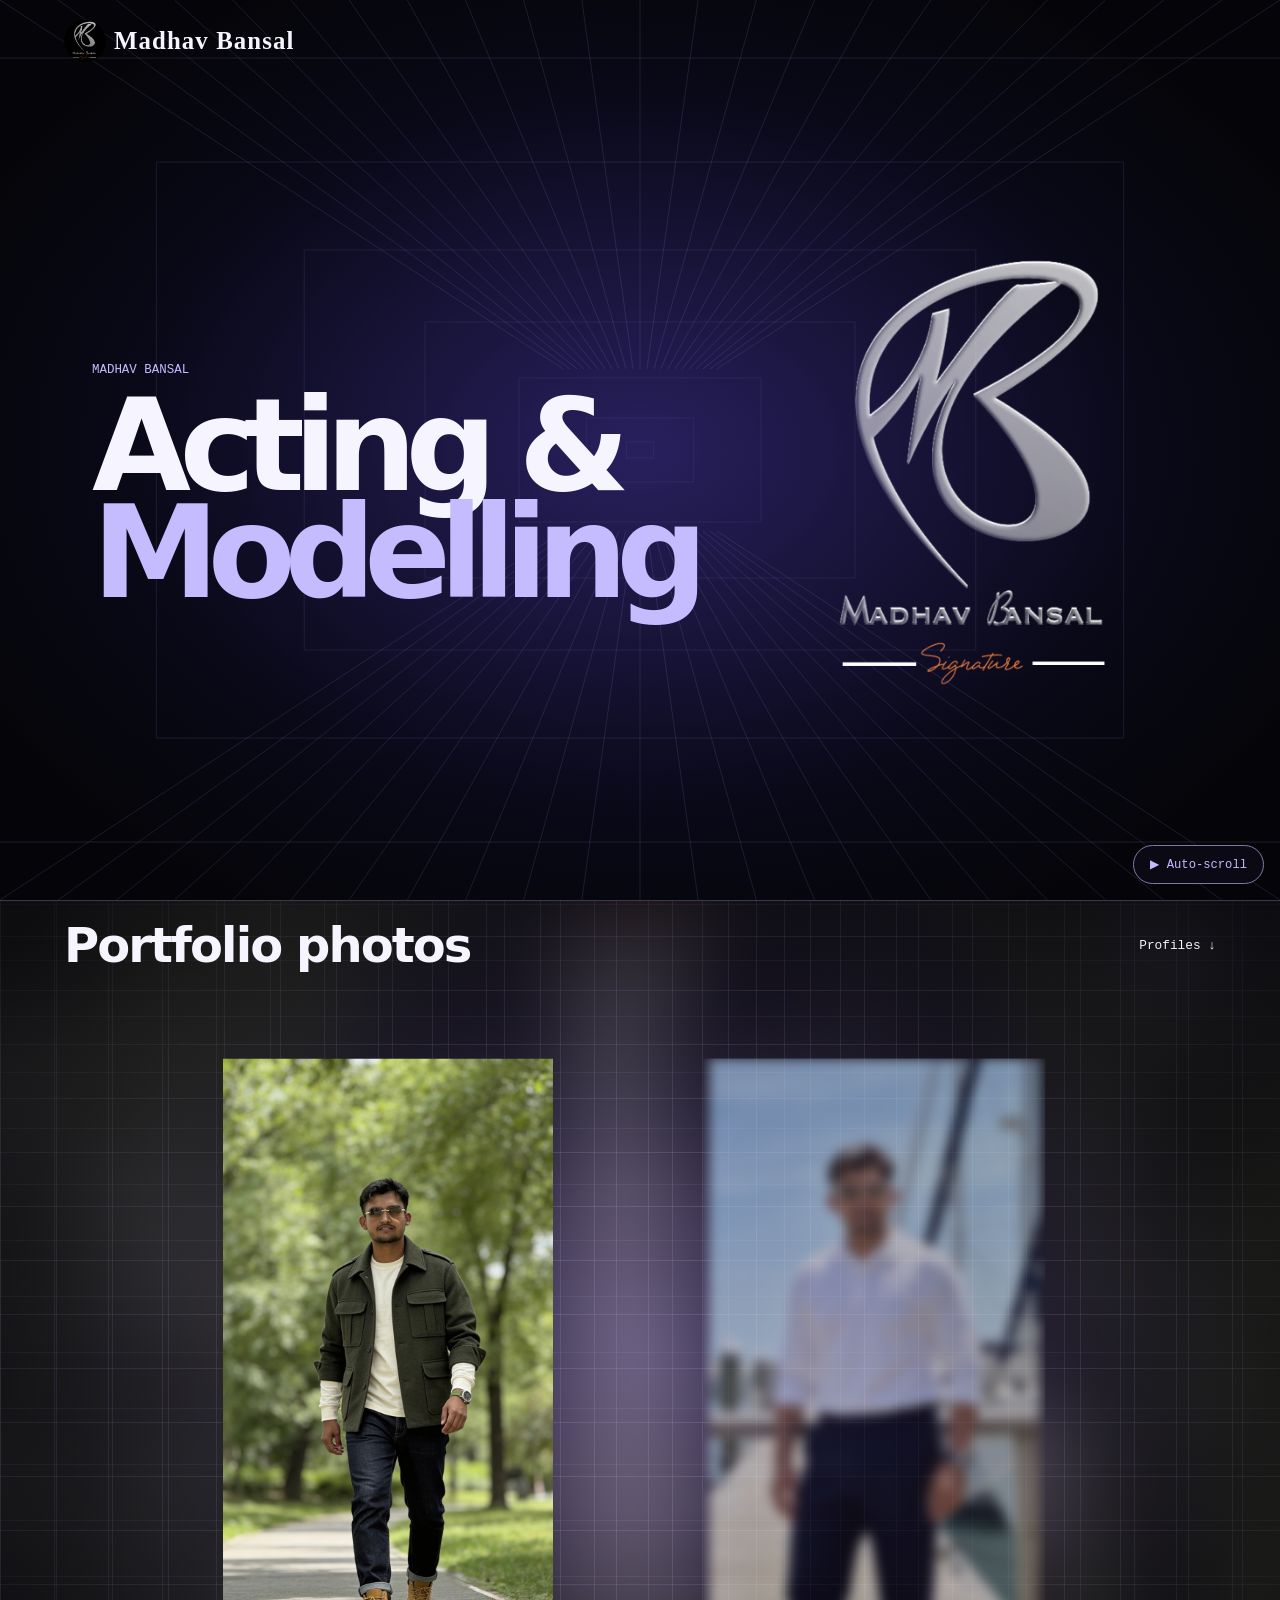
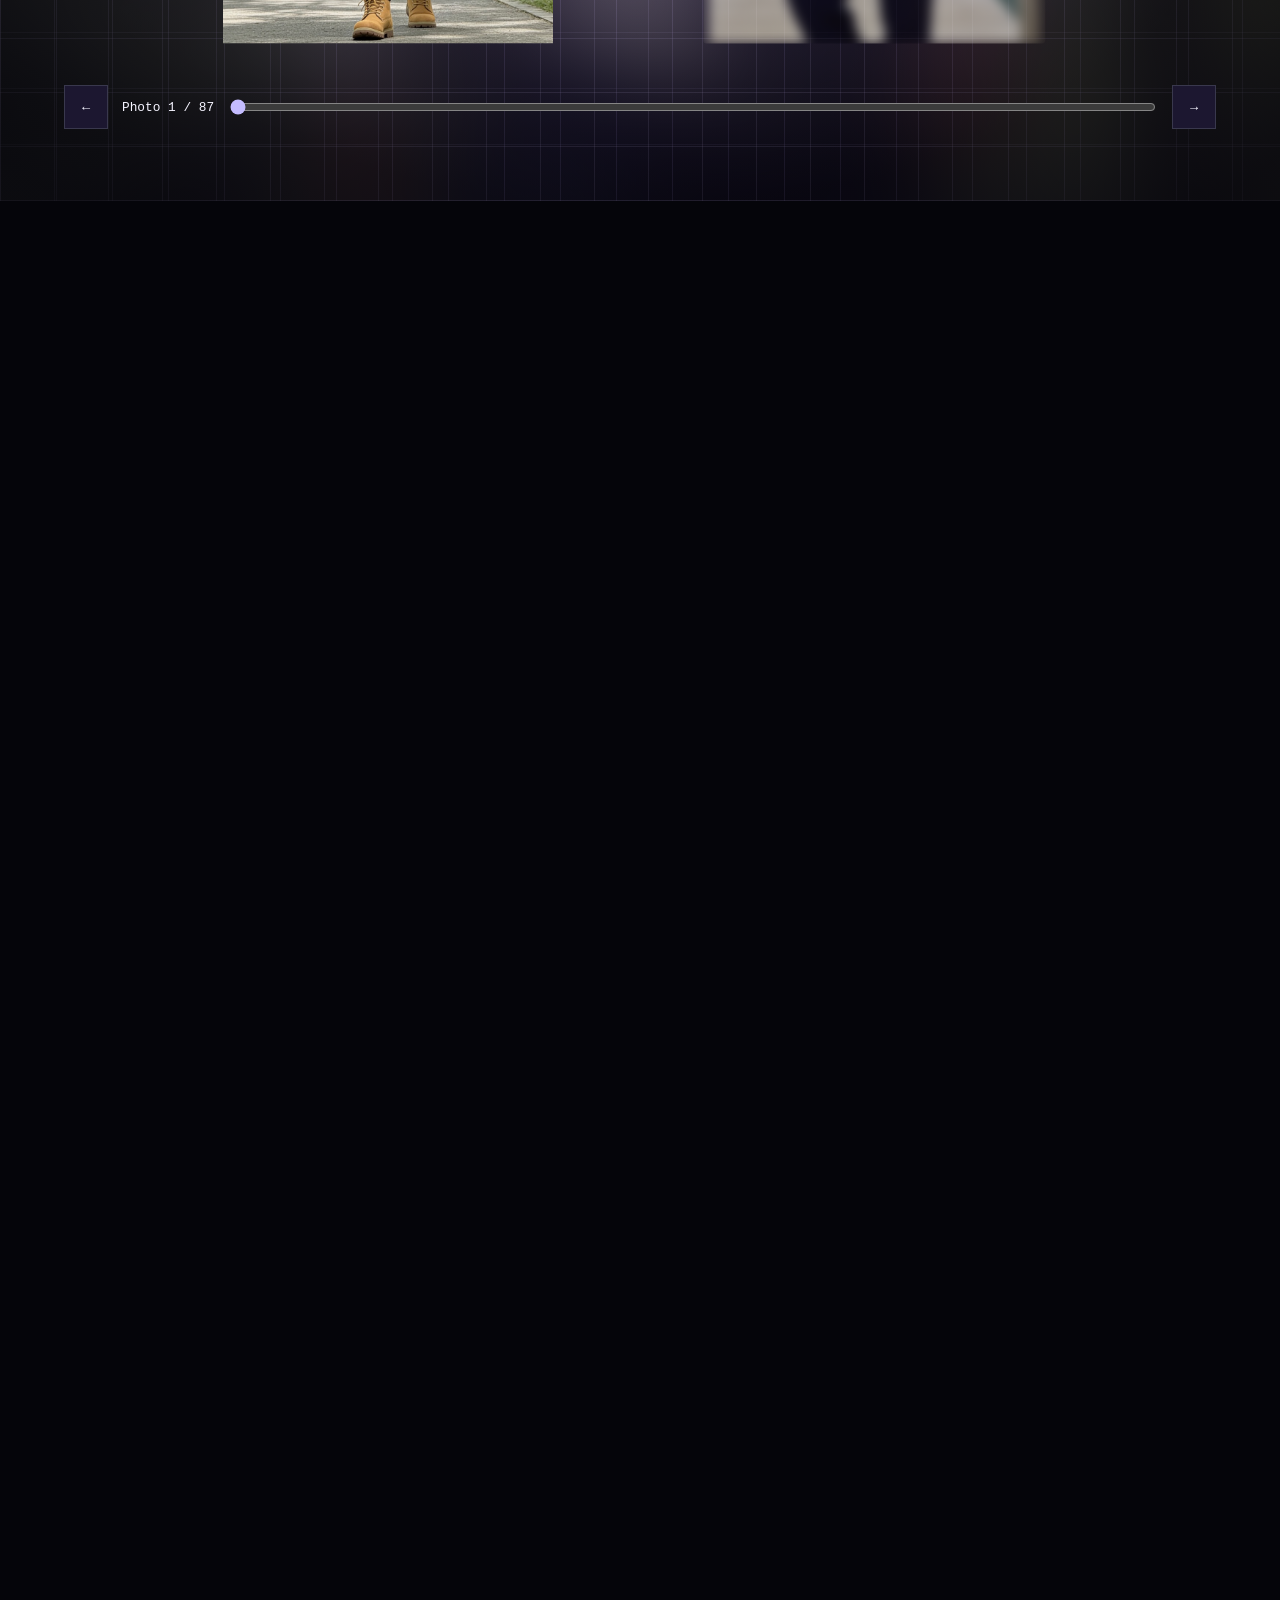
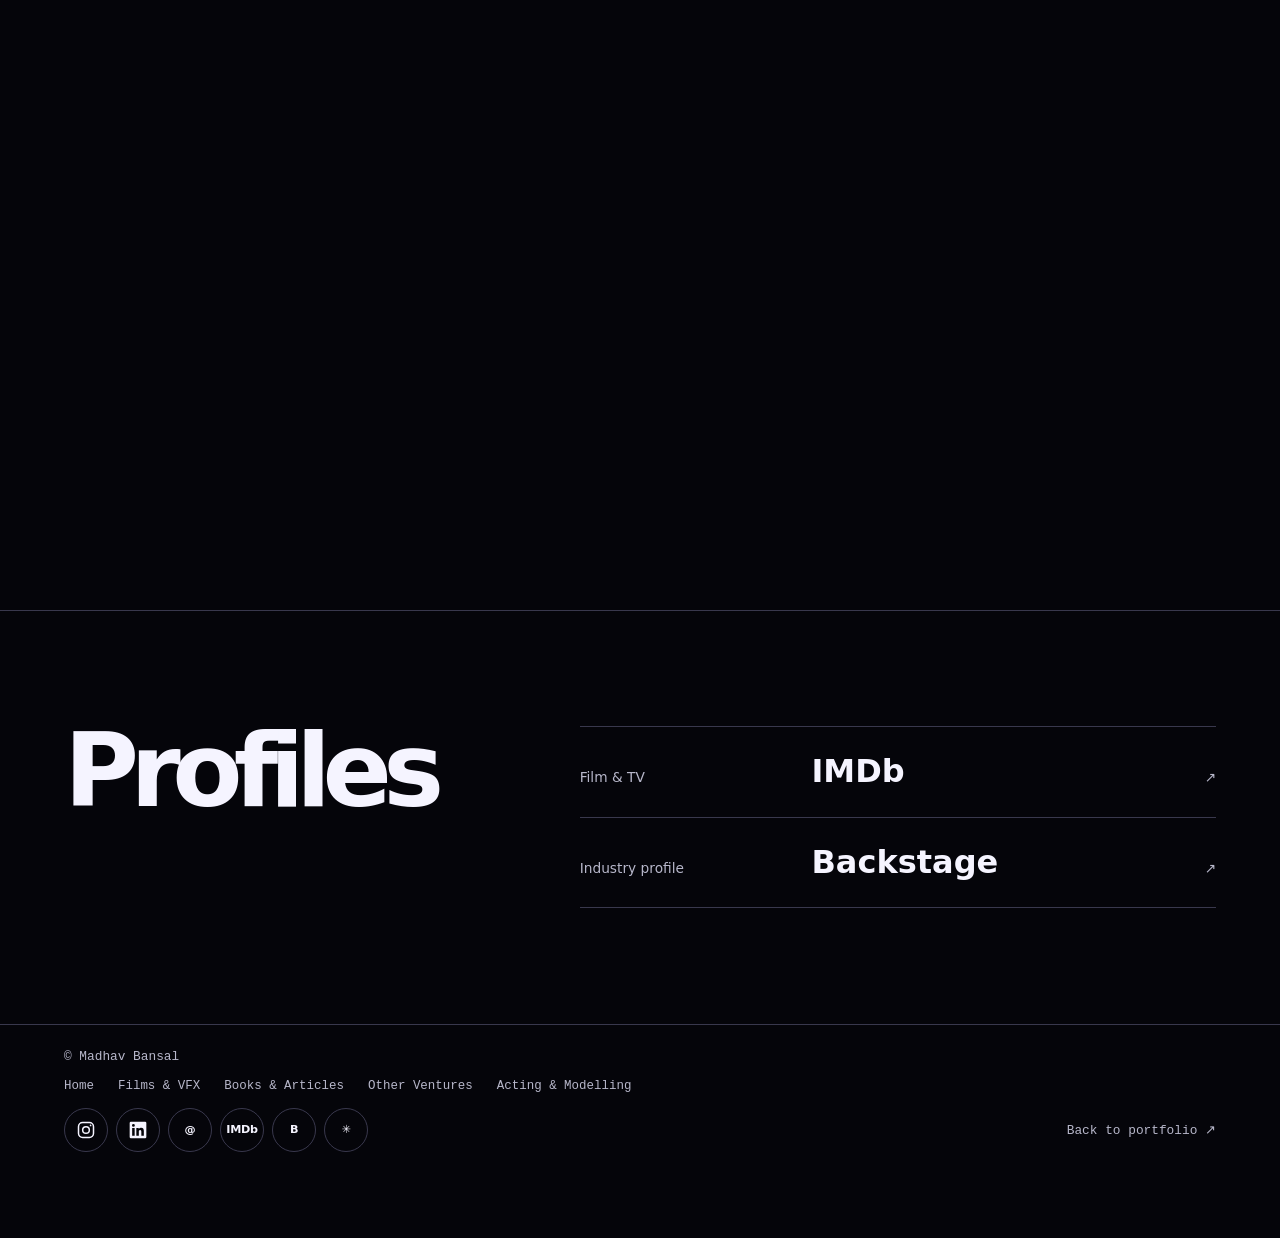
==== acting-modelling.html @ 03e341da "Publish redesigned portfolio and photo gallery" ====
<!doctype html>
<html lang="en">
<head>
<meta charset="utf-8">
<meta name="viewport" content="width=device-width, initial-scale=1">
<meta name="description" content="Madhav Bansal’s acting and modelling profile.">
<title>Acting &amp; Modelling | Madhav Bansal</title>
<link rel="icon" href="[data-uri]" type="image/webp">
<link rel="stylesheet" href="style.css">
<script src="scene.js" defer></script>
<script src="auto-scroll.js" defer></script>
<script src="gallery.js" defer></script>
</head>
<body>
<a class="skip" href="#main">Skip to content</a>
<header class="masthead">
  <a class="wordmark" href="index.html"><img src="[data-uri]" width="42" height="42" alt="">Madhav Bansal</a>
  
</header>
<main id="main" class="talent">
  <section class="talent-hero" aria-labelledby="title">
    <canvas class="stage-grid" aria-hidden="true"></canvas>
    <div>
      <p class="eyebrow">Madhav Bansal</p>
      <h1 id="title">Acting &amp;<br><em>Modelling</em></h1>
    </div>
    <img src="[data-uri]" width="1080" height="1080" alt="Madhav Bansal Signature logo">
  </section>
  <section class="photo-chapter" aria-labelledby="photos">
    <div class="photo-stage">
      <div class="photo-wall" aria-hidden="true"></div>
      <header class="photo-heading"><h2 id="photos">Portfolio photos</h2><a href="#profiles">Profiles ↓</a></header>
      <div class="floating-gallery">
<figure class="photo-portrait"><a href="assets/portraits/portrait-3.jpg"><img src="[data-uri]" width="900" height="1600" alt="Portfolio photograph 1 of 87" decoding="async"></a></figure>
        <figure class="photo-portrait"><a href="assets/portraits/portrait-1.jpg"><img src="[data-uri]" width="900" height="1600" alt="Portfolio photograph 2 of 87" decoding="async"></a></figure>
        <figure class="photo-portrait"><a href="assets/portraits/portrait-86.jpg"><img src="[data-uri]" width="720" height="1280" alt="Portfolio photograph 3 of 87" decoding="async"></a></figure>
        <figure class="photo-portrait"><a href="assets/portraits/portrait-83.jpg"><img data-src="[data-uri]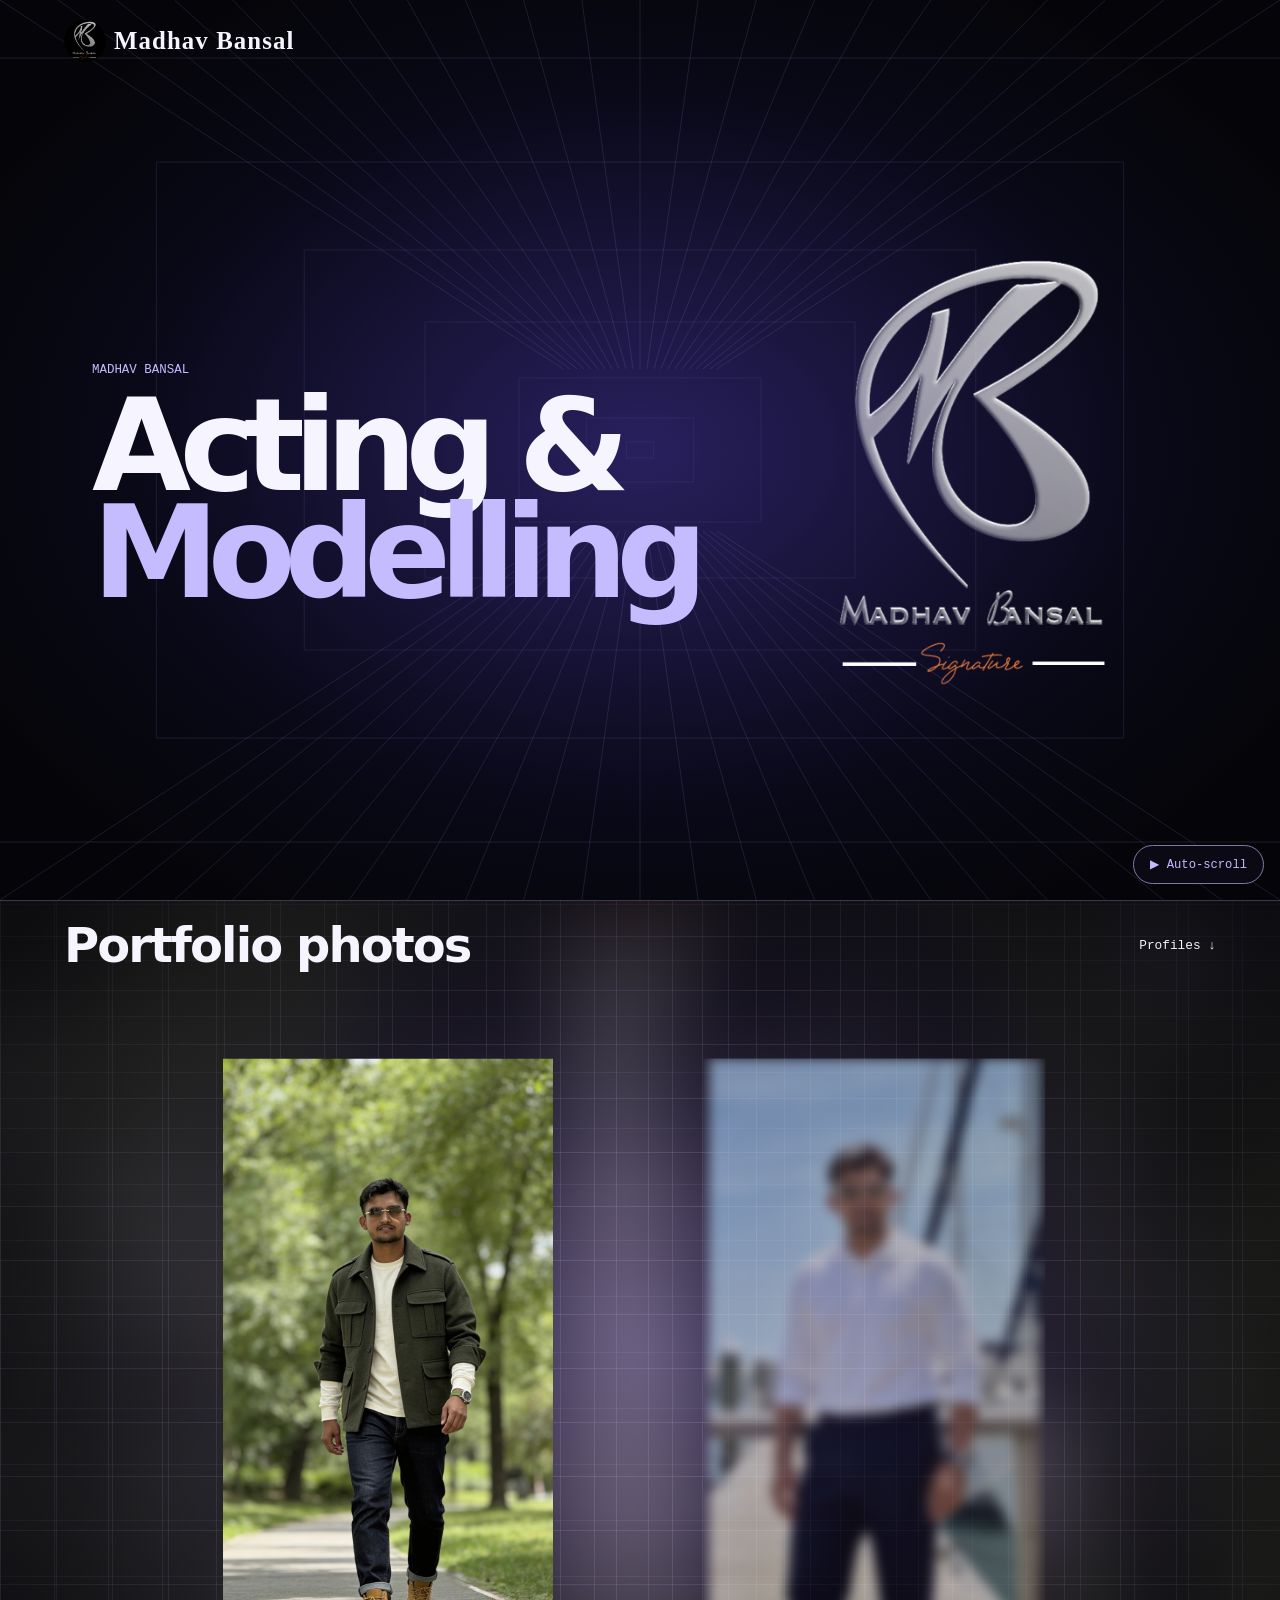
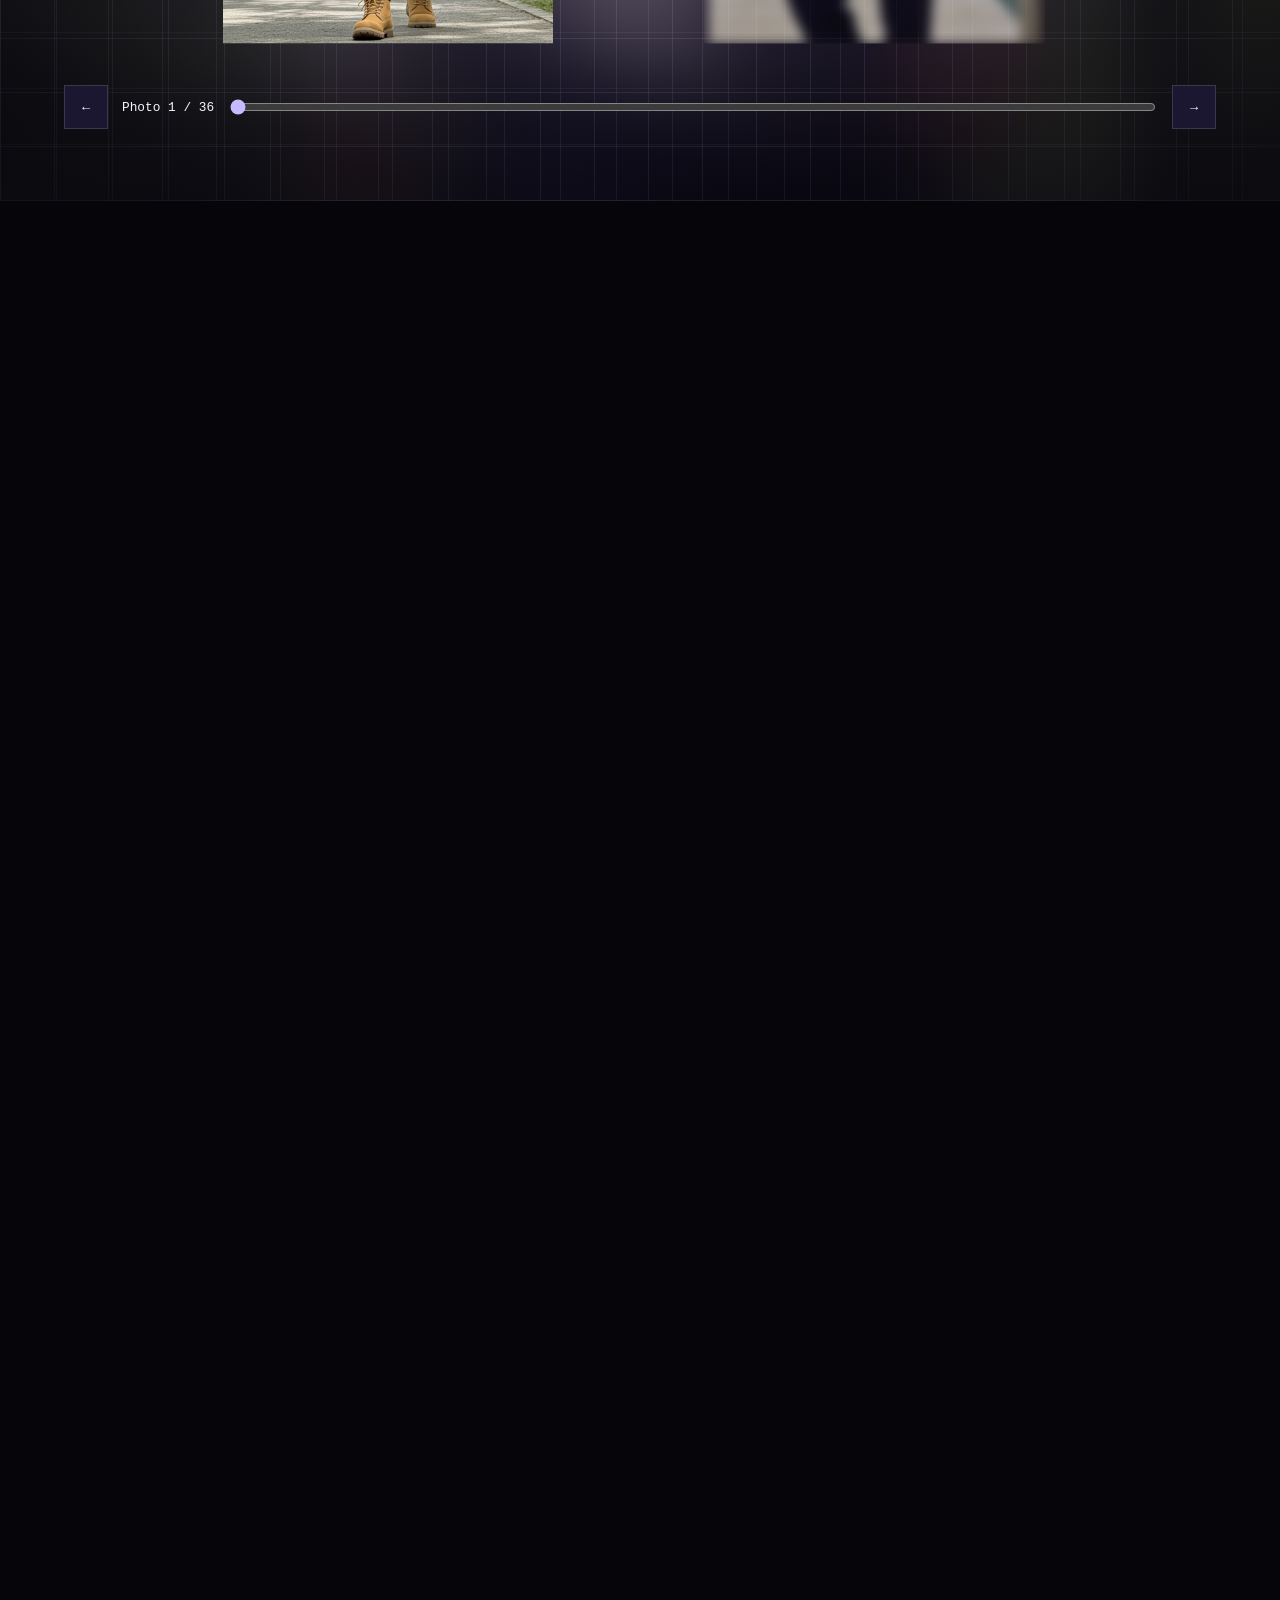
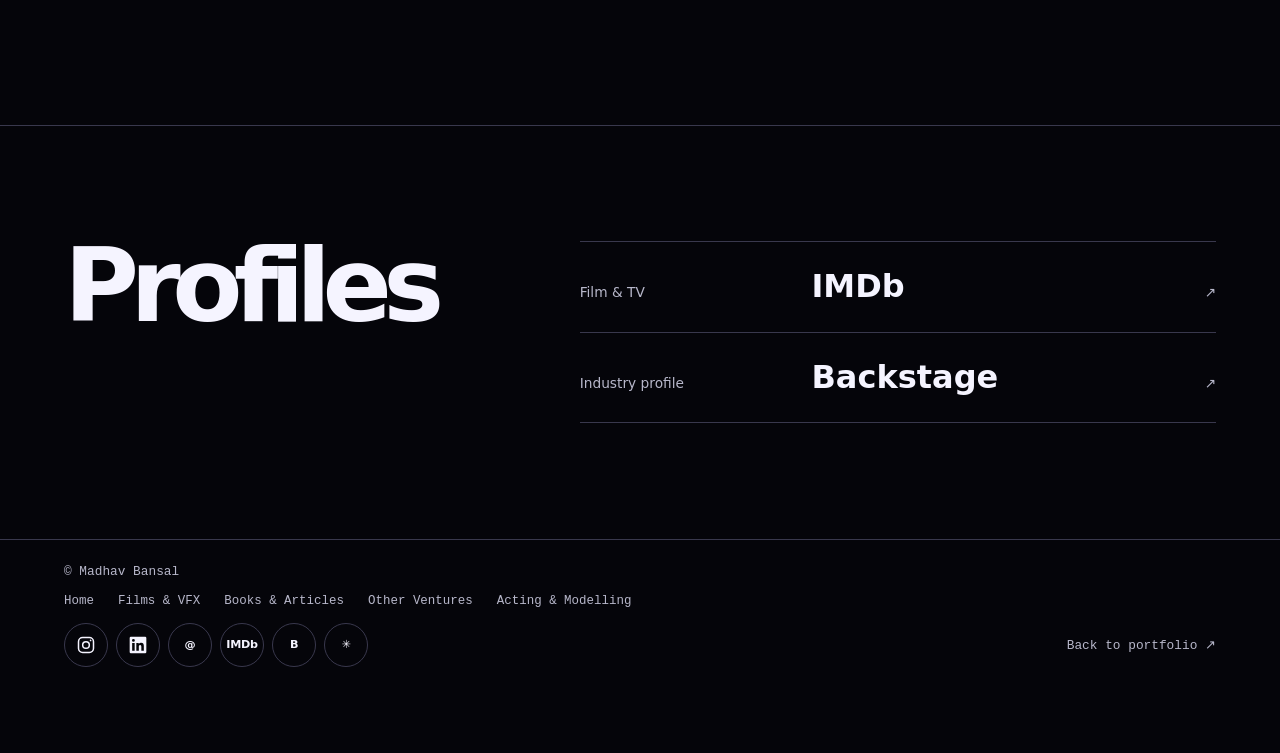
